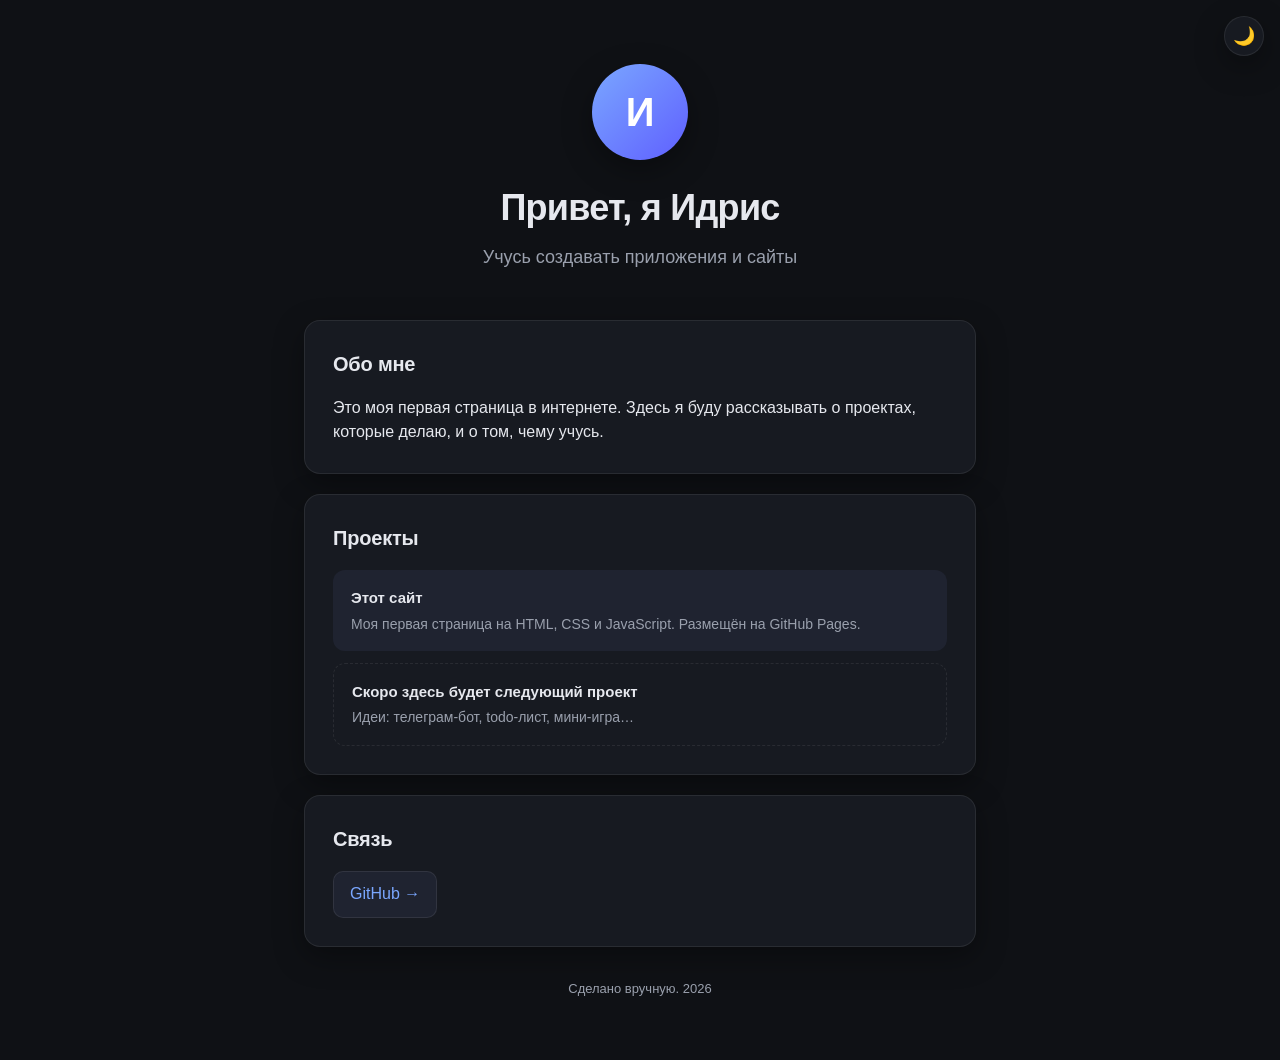
==== index.html @ e8f0a904 "Add personal landing page with theme toggle" ====
<!DOCTYPE html>
<html lang="ru">
<head>
  <meta charset="UTF-8" />
  <meta name="viewport" content="width=device-width, initial-scale=1.0" />
  <title>Идрис · Личная страница</title>
  <meta name="description" content="Личная страница Идриса" />
  <link rel="stylesheet" href="styles.css" />
</head>
<body>
  <button class="theme-toggle" id="themeToggle" aria-label="Сменить тему">🌙</button>

  <main class="container">
    <header class="hero">
      <div class="avatar" aria-hidden="true">И</div>
      <h1>Привет, я Идрис</h1>
      <p class="tagline">Учусь создавать приложения и сайты</p>
    </header>

    <section class="card">
      <h2>Обо мне</h2>
      <p>
        Это моя первая страница в интернете. Здесь я буду рассказывать о проектах,
        которые делаю, и о том, чему учусь.
      </p>
    </section>

    <section class="card">
      <h2>Проекты</h2>
      <ul class="projects">
        <li>
          <strong>Этот сайт</strong>
          <span>Моя первая страница на HTML, CSS и JavaScript. Размещён на GitHub Pages.</span>
        </li>
        <li class="placeholder">
          <strong>Скоро здесь будет следующий проект</strong>
          <span>Идеи: телеграм-бот, todo-лист, мини-игра…</span>
        </li>
      </ul>
    </section>

    <section class="card">
      <h2>Связь</h2>
      <div class="links">
        <a href="https://github.com/bashka201811-star" target="_blank" rel="noopener">
          GitHub →
        </a>
      </div>
    </section>

    <footer class="footer">
      <p>Сделано вручную. <span id="year"></span></p>
    </footer>
  </main>

  <script src="script.js"></script>
</body>
</html>
---- styles.css ----
:root {
  --bg: #0f1115;
  --surface: #171a21;
  --surface-2: #1f2330;
  --text: #e6e8ee;
  --text-muted: #9aa0ad;
  --accent: #7aa7ff;
  --border: rgba(255, 255, 255, 0.08);
  --shadow: 0 10px 30px rgba(0, 0, 0, 0.35);
}

:root[data-theme="light"] {
  --bg: #f7f8fb;
  --surface: #ffffff;
  --surface-2: #f1f3f8;
  --text: #1a1d24;
  --text-muted: #5b6273;
  --accent: #2f6dff;
  --border: rgba(0, 0, 0, 0.08);
  --shadow: 0 10px 30px rgba(20, 30, 60, 0.08);
}

* {
  box-sizing: border-box;
}

html, body {
  margin: 0;
  padding: 0;
}

body {
  font-family: -apple-system, BlinkMacSystemFont, "Segoe UI", Roboto, "Helvetica Neue",
    Arial, "Apple Color Emoji", "Segoe UI Emoji", sans-serif;
  background: var(--bg);
  color: var(--text);
  line-height: 1.55;
  -webkit-font-smoothing: antialiased;
  min-height: 100vh;
  transition: background 0.25s ease, color 0.25s ease;
}

.container {
  max-width: 720px;
  margin: 0 auto;
  padding: 64px 24px 48px;
}

.theme-toggle {
  position: fixed;
  top: 16px;
  right: 16px;
  width: 40px;
  height: 40px;
  border-radius: 50%;
  border: 1px solid var(--border);
  background: var(--surface);
  color: var(--text);
  font-size: 18px;
  cursor: pointer;
  box-shadow: var(--shadow);
  transition: transform 0.15s ease, background 0.25s ease;
}

.theme-toggle:hover {
  transform: scale(1.08);
}

.hero {
  text-align: center;
  margin-bottom: 48px;
}

.avatar {
  width: 96px;
  height: 96px;
  border-radius: 50%;
  margin: 0 auto 20px;
  display: grid;
  place-items: center;
  font-size: 40px;
  font-weight: 600;
  color: white;
  background: linear-gradient(135deg, #7aa7ff 0%, #5f5fff 100%);
  box-shadow: var(--shadow);
}

.hero h1 {
  font-size: 36px;
  margin: 0 0 8px;
  letter-spacing: -0.02em;
}

.tagline {
  color: var(--text-muted);
  font-size: 18px;
  margin: 0;
}

.card {
  background: var(--surface);
  border: 1px solid var(--border);
  border-radius: 16px;
  padding: 28px;
  margin-bottom: 20px;
  box-shadow: var(--shadow);
}

.card h2 {
  margin: 0 0 16px;
  font-size: 20px;
  letter-spacing: -0.01em;
}

.card p {
  margin: 0;
  color: var(--text);
}

.projects {
  list-style: none;
  margin: 0;
  padding: 0;
  display: grid;
  gap: 12px;
}

.projects li {
  background: var(--surface-2);
  border-radius: 12px;
  padding: 16px 18px;
  display: grid;
  gap: 4px;
}

.projects li strong {
  font-size: 15px;
}

.projects li span {
  color: var(--text-muted);
  font-size: 14px;
}

.projects li.placeholder {
  border: 1px dashed var(--border);
  background: transparent;
}

.links {
  display: flex;
  gap: 12px;
  flex-wrap: wrap;
}

.links a {
  color: var(--accent);
  text-decoration: none;
  font-weight: 500;
  padding: 10px 16px;
  border-radius: 10px;
  border: 1px solid var(--border);
  background: var(--surface-2);
  transition: transform 0.1s ease, background 0.2s ease;
}

.links a:hover {
  transform: translateY(-1px);
  background: var(--surface);
}

.footer {
  text-align: center;
  color: var(--text-muted);
  font-size: 13px;
  margin-top: 32px;
}

@media (max-width: 500px) {
  .container {
    padding: 40px 16px 32px;
  }
  .hero h1 {
    font-size: 28px;
  }
  .card {
    padding: 20px;
  }
}
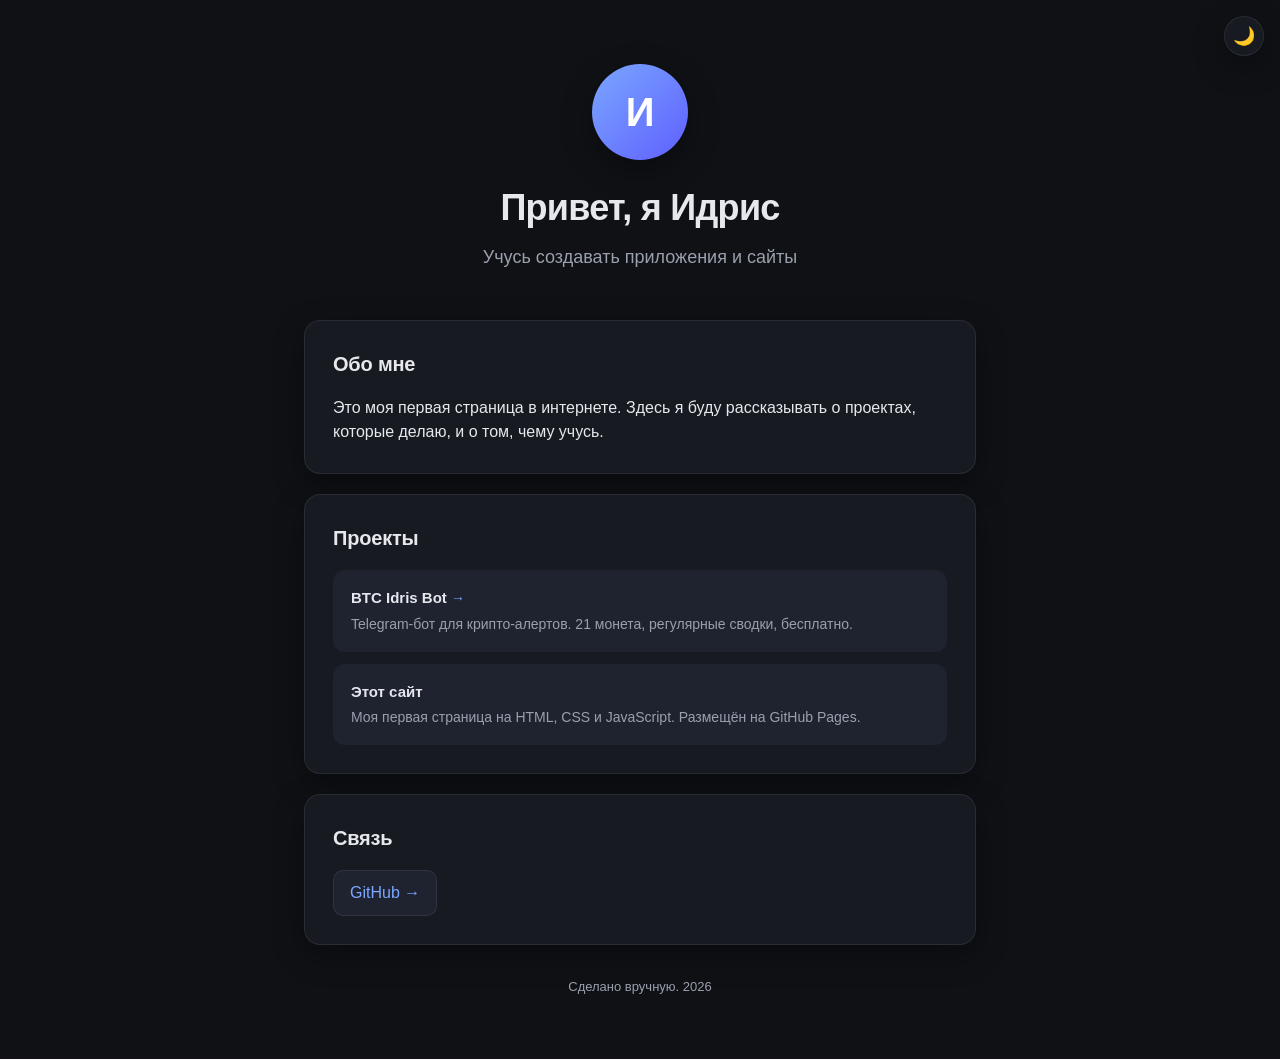
==== commit b545f9f8: "Link to bot landing from personal page projects section" ====
--- a/index.html
+++ b/index.html
@@ -29,12 +29,14 @@
       <h2>Проекты</h2>
       <ul class="projects">
         <li>
+          <a href="bot/" class="project-link">
+            <strong>BTC Idris Bot <span class="arrow">→</span></strong>
+            <span>Telegram-бот для крипто-алертов. 21 монета, регулярные сводки, бесплатно.</span>
+          </a>
+        </li>
+        <li>
           <strong>Этот сайт</strong>
           <span>Моя первая страница на HTML, CSS и JavaScript. Размещён на GitHub Pages.</span>
-        </li>
-        <li class="placeholder">
-          <strong>Скоро здесь будет следующий проект</strong>
-          <span>Идеи: телеграм-бот, todo-лист, мини-игра…</span>
         </li>
       </ul>
     </section>
--- a/styles.css
+++ b/styles.css
@@ -142,9 +142,33 @@
   font-size: 14px;
 }
 
-.projects li.placeholder {
-  border: 1px dashed var(--border);
-  background: transparent;
+.projects li:has(.project-link) {
+  padding: 0;
+  background: var(--surface-2);
+  transition: transform 0.15s ease, background 0.2s ease;
+}
+
+.projects li:has(.project-link):hover {
+  background: var(--surface);
+  transform: translateX(3px);
+}
+
+.project-link {
+  display: grid;
+  gap: 4px;
+  padding: 16px 18px;
+  color: var(--text);
+  text-decoration: none;
+}
+
+.project-link strong .arrow {
+  display: inline-block;
+  transition: transform 0.2s ease;
+  color: var(--accent);
+}
+
+.projects li:has(.project-link):hover .arrow {
+  transform: translateX(4px);
 }
 
 .links {
